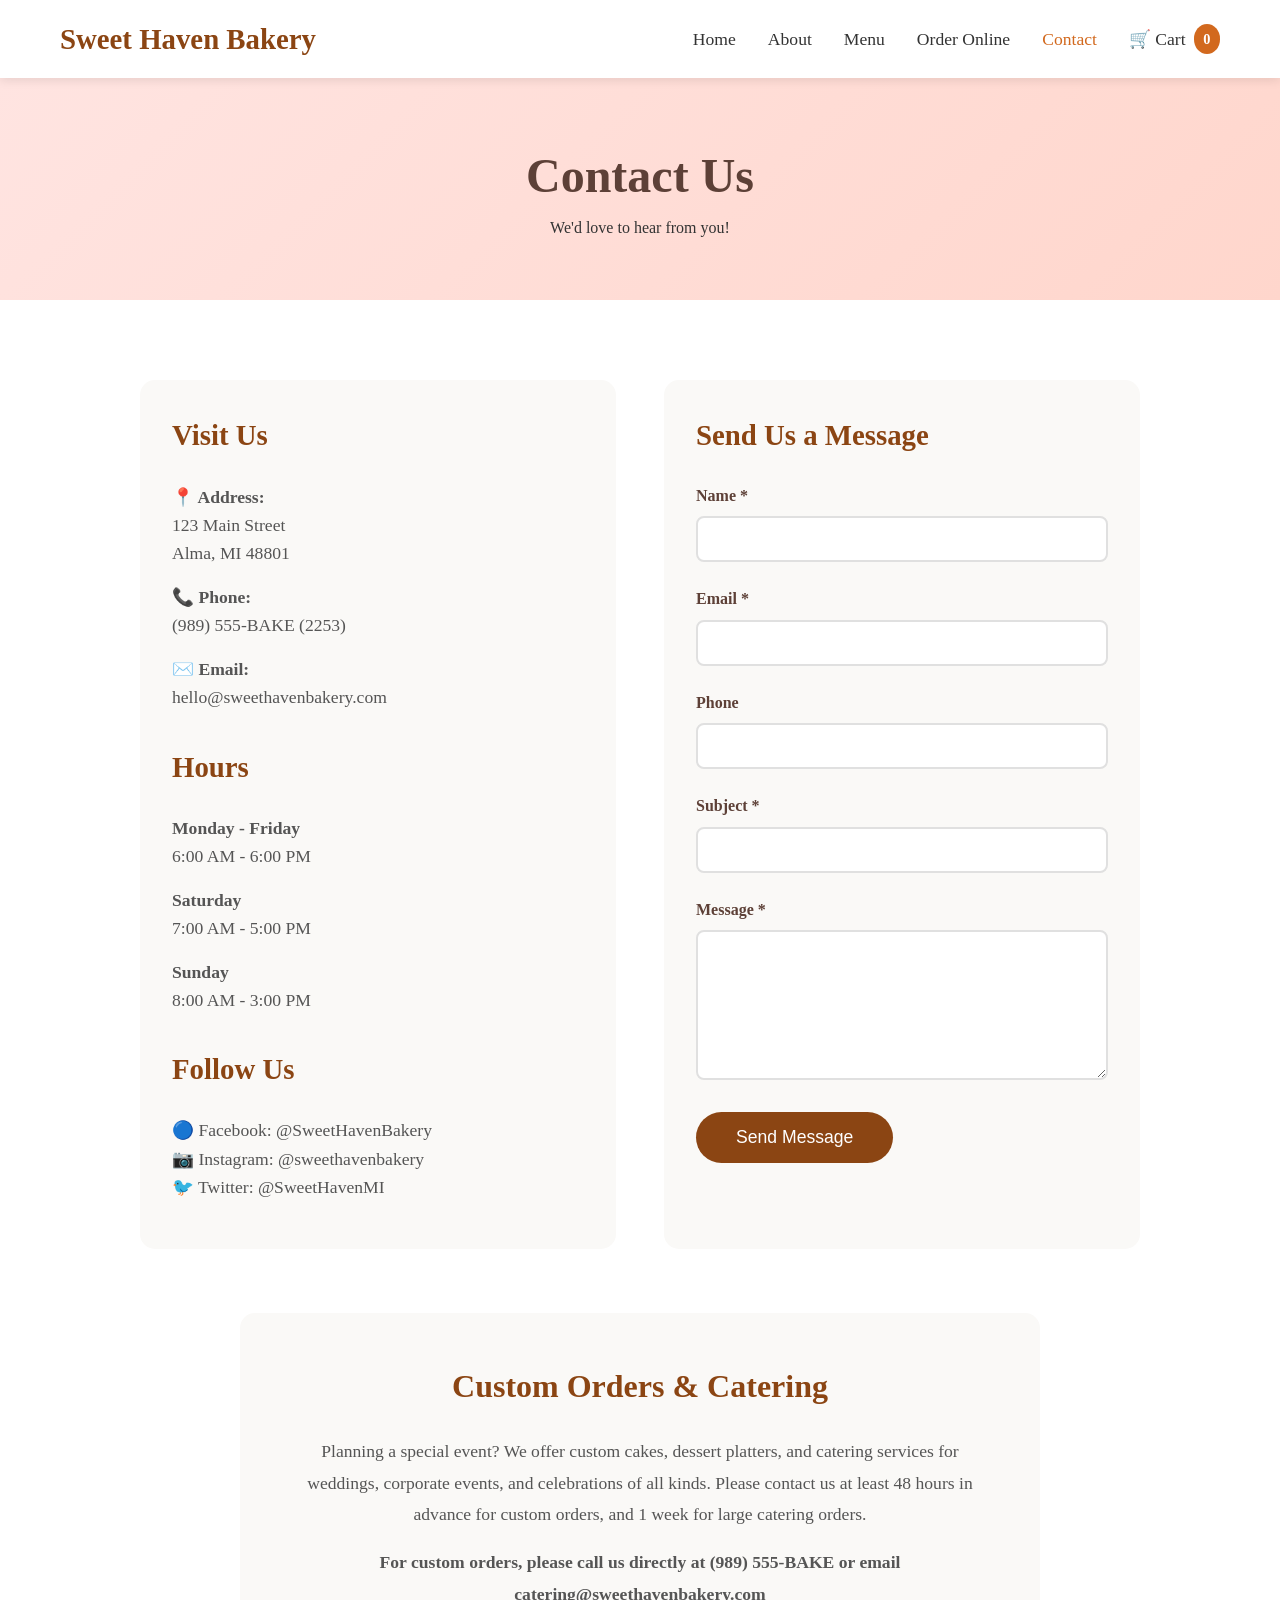
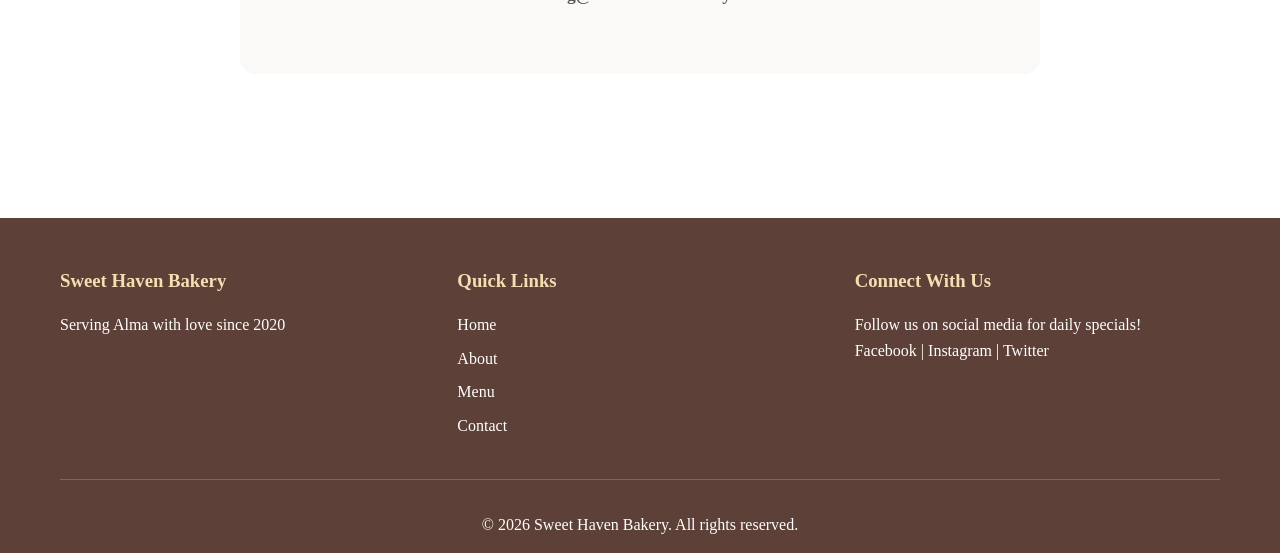
==== contact.html @ ca73822a "Initial commit - Sweet Haven Bakery website" ====
<!DOCTYPE html>
<html lang="en">
<head>
    <meta charset="UTF-8">
    <meta name="viewport" content="width=device-width, initial-scale=1.0">
    <title>Contact Us - Sweet Haven Bakery</title>
    <link rel="icon" type="image/svg+xml" href="favicon.svg">
    <link rel="stylesheet" href="style.css">
</head>
<body>
    <!-- Navigation -->
    <nav class="navbar">
        <div class="container">
            <div class="nav-brand">Sweet Haven Bakery</div>
            <ul class="nav-menu">
                <li><a href="index.html">Home</a></li>
                <li><a href="about.html">About</a></li>
                <li><a href="menu.html">Menu</a></li>
                <li><a href="order.html">Order Online</a></li>
                <li><a href="contact.html" class="active">Contact</a></li>
                <li><a href="cart.html" class="cart-link">
                    🛒 Cart <span id="cart-count" class="cart-count">0</span>
                </a></li>
            </ul>
        </div>
    </nav>

    <!-- Hero Section -->
    <section class="contact-hero">
        <div class="container">
            <h1>Contact Us</h1>
            <p>We'd love to hear from you!</p>
        </div>
    </section>

    <!-- Contact Content -->
    <section class="contact-content">
        <div class="container">
            <div class="contact-grid">
                <!-- Contact Information -->
                <div class="contact-info">
                    <h2>Visit Us</h2>
                    <p><strong>📍 Address:</strong><br>
                    123 Main Street<br>
                    Alma, MI 48801</p>
                    
                    <p><strong>📞 Phone:</strong><br>
                    (989) 555-BAKE (2253)</p>
                    
                    <p><strong>✉️ Email:</strong><br>
                    hello@sweethavenbakery.com</p>
                    
                    <h2 style="margin-top: 2rem;">Hours</h2>
                    <p><strong>Monday - Friday</strong><br>
                    6:00 AM - 6:00 PM</p>
                    
                    <p><strong>Saturday</strong><br>
                    7:00 AM - 5:00 PM</p>
                    
                    <p><strong>Sunday</strong><br>
                    8:00 AM - 3:00 PM</p>

                    <h2 style="margin-top: 2rem;">Follow Us</h2>
                    <p>
                        🔵 Facebook: @SweetHavenBakery<br>
                        📷 Instagram: @sweethavenbakery<br>
                        🐦 Twitter: @SweetHavenMI
                    </p>
                </div>

                <!-- Contact Form -->
                <div class="contact-form">
                    <h2>Send Us a Message</h2>
                    <form>
                        <div class="form-group">
                            <label for="name">Name *</label>
                            <input type="text" id="name" name="name" required>
                        </div>
                        
                        <div class="form-group">
                            <label for="email">Email *</label>
                            <input type="email" id="email" name="email" required>
                        </div>
                        
                        <div class="form-group">
                            <label for="phone">Phone</label>
                            <input type="tel" id="phone" name="phone">
                        </div>
                        
                        <div class="form-group">
                            <label for="subject">Subject *</label>
                            <input type="text" id="subject" name="subject" required>
                        </div>
                        
                        <div class="form-group">
                            <label for="message">Message *</label>
                            <textarea id="message" name="message" required></textarea>
                        </div>
                        
                        <button type="submit" class="btn">Send Message</button>
                    </form>
                </div>
            </div>

            <!-- Additional Info -->
            <div class="about-section" style="text-align: center; margin-top: 4rem; background: #faf9f7; padding: 3rem; border-radius: 15px;">
                <h2>Custom Orders & Catering</h2>
                <p>
                    Planning a special event? We offer custom cakes, dessert platters, and catering services for weddings, 
                    corporate events, and celebrations of all kinds. Please contact us at least 48 hours in advance for 
                    custom orders, and 1 week for large catering orders.
                </p>
                <p style="margin-top: 1rem;">
                    <strong>For custom orders, please call us directly at (989) 555-BAKE or email catering@sweethavenbakery.com</strong>
                </p>
            </div>
        </div>
    </section>

    <!-- Footer -->
    <footer>
        <div class="container">
            <div class="footer-content">
                <div class="footer-section">
                    <h3>Sweet Haven Bakery</h3>
                    <p>Serving Alma with love since 2020</p>
                </div>
                <div class="footer-section">
                    <h3>Quick Links</h3>
                    <ul>
                        <li><a href="index.html">Home</a></li>
                        <li><a href="about.html">About</a></li>
                        <li><a href="menu.html">Menu</a></li>
                        <li><a href="contact.html">Contact</a></li>
                    </ul>
                </div>
                <div class="footer-section">
                    <h3>Connect With Us</h3>
                    <p>Follow us on social media for daily specials!</p>
                    <div class="social-links">
                        <span>Facebook | Instagram | Twitter</span>
                    </div>
                </div>
            </div>
            <div class="footer-bottom">
                <p>&copy; 2026 Sweet Haven Bakery. All rights reserved.</p>
            </div>
        </div>
    </footer>

    <script src="cart.js"></script>
</body>
</html>
---- style.css ----
/* Reset and Base Styles */
* {
    margin: 0;
    padding: 0;
    box-sizing: border-box;
}

body {
    font-family: 'Georgia', serif;
    line-height: 1.6;
    color: #333;
    background-color: #faf9f7;
}

.container {
    max-width: 1200px;
    margin: 0 auto;
    padding: 0 20px;
}

/* Navigation */
.navbar {
    background-color: #fff;
    box-shadow: 0 2px 10px rgba(0,0,0,0.1);
    position: sticky;
    top: 0;
    z-index: 1000;
    padding: 1rem 0;
}

.navbar .container {
    display: flex;
    justify-content: space-between;
    align-items: center;
}

.nav-brand {
    font-size: 1.8rem;
    font-weight: bold;
    color: #8b4513;
    font-family: 'Georgia', serif;
}

.nav-menu {
    display: flex;
    list-style: none;
    gap: 2rem;
    align-items: center;
}

.nav-menu a {
    text-decoration: none;
    color: #333;
    font-weight: 500;
    transition: color 0.3s;
    font-size: 1.1rem;
}

.nav-menu a:hover,
.nav-menu a.active {
    color: #d2691e;
}

.cart-link {
    position: relative;
    display: flex;
    align-items: center;
    gap: 0.5rem;
}

.cart-count {
    background-color: #d2691e;
    color: white;
    border-radius: 50%;
    padding: 0.2rem 0.6rem;
    font-size: 0.9rem;
    font-weight: bold;
    min-width: 24px;
    text-align: center;
}

/* Hero Section */
.hero {
    background: linear-gradient(135deg, #f5deb3 0%, #d2b48c 100%);
    padding: 120px 20px;
    text-align: center;
    position: relative;
    overflow: hidden;
}

.hero::before {
    content: '';
    position: absolute;
    top: 0;
    left: 0;
    right: 0;
    bottom: 0;
    background-image: 
        radial-gradient(circle at 20% 50%, rgba(255,255,255,0.3) 0%, transparent 50%),
        radial-gradient(circle at 80% 80%, rgba(255,255,255,0.3) 0%, transparent 50%);
}

.hero-content {
    position: relative;
    z-index: 1;
}

.hero h1 {
    font-size: 3.5rem;
    color: #5d4037;
    margin-bottom: 1rem;
    font-weight: normal;
}

.hero p {
    font-size: 1.3rem;
    color: #6d4c41;
    margin-bottom: 2rem;
}

/* Buttons */
.btn {
    display: inline-block;
    padding: 15px 40px;
    background-color: #8b4513;
    color: white;
    text-decoration: none;
    border-radius: 50px;
    font-size: 1.1rem;
    transition: all 0.3s;
    border: none;
    cursor: pointer;
}

.btn:hover {
    background-color: #6d3410;
    transform: translateY(-2px);
    box-shadow: 0 5px 15px rgba(139,69,19,0.3);
}

.btn-secondary {
    background-color: #d2691e;
}

.btn-secondary:hover {
    background-color: #a0521e;
}

/* Welcome Section */
.welcome {
    padding: 80px 20px;
    background-color: #fff;
}

.welcome h2 {
    text-align: center;
    font-size: 2.5rem;
    color: #5d4037;
    margin-bottom: 1rem;
}

.lead {
    text-align: center;
    font-size: 1.2rem;
    color: #666;
    margin-bottom: 3rem;
    font-style: italic;
}

.features {
    display: grid;
    grid-template-columns: repeat(auto-fit, minmax(280px, 1fr));
    gap: 2rem;
    margin-top: 3rem;
}

.feature-box {
    text-align: center;
    padding: 2rem;
    border-radius: 10px;
    transition: transform 0.3s;
}

.feature-box:hover {
    transform: translateY(-5px);
}

.feature-icon {
    font-size: 4rem;
    margin-bottom: 1rem;
}

.feature-box h3 {
    color: #8b4513;
    margin-bottom: 1rem;
    font-size: 1.5rem;
}

/* Featured/Product Grid */
.featured {
    padding: 80px 20px;
    background-color: #faf9f7;
}

.featured h2 {
    text-align: center;
    font-size: 2.5rem;
    color: #5d4037;
    margin-bottom: 3rem;
}

.product-grid {
    display: grid;
    grid-template-columns: repeat(auto-fit, minmax(280px, 1fr));
    gap: 2rem;
    margin-bottom: 3rem;
}

.product-card {
    background: white;
    border-radius: 15px;
    overflow: hidden;
    box-shadow: 0 5px 20px rgba(0,0,0,0.1);
    transition: transform 0.3s;
    display: flex;
    flex-direction: column;
}

.product-card:hover {
    transform: translateY(-10px);
    box-shadow: 0 10px 30px rgba(0,0,0,0.15);
}

.product-image {
    height: 250px;
    background-color: #f5f5f5;
    display: flex;
    align-items: center;
    justify-content: center;
    padding: 1rem;
}

.product-image img {
    max-width: 100%;
    max-height: 100%;
    object-fit: contain;
}

.product-details {
    padding: 1.5rem;
    display: flex;
    flex-direction: column;
    flex-grow: 1;
}

.product-card h3 {
    color: #5d4037;
    font-size: 1.5rem;
    margin-bottom: 0.5rem;
}

.product-card p {
    color: #666;
    font-size: 1rem;
    margin-bottom: 1rem;
    flex-grow: 1;
}

.price {
    color: #d2691e;
    font-size: 1.3rem;
    font-weight: bold;
    margin-bottom: 1rem;
    display: block;
}

.add-to-cart-btn {
    background-color: #8b4513;
    color: white;
    border: none;
    padding: 0.8rem 1.5rem;
    border-radius: 25px;
    font-size: 1rem;
    font-family: 'Georgia', serif;
    cursor: pointer;
    transition: all 0.3s;
    font-weight: bold;
}

.add-to-cart-btn:hover {
    background-color: #6d3410;
    transform: translateY(-2px);
    box-shadow: 0 5px 15px rgba(139,69,19,0.3);
}

.cart-notification {
    position: fixed;
    top: 80px;
    right: 20px;
    background-color: #4caf50;
    color: white;
    padding: 1rem 2rem;
    border-radius: 8px;
    box-shadow: 0 4px 12px rgba(0,0,0,0.3);
    z-index: 10000;
    opacity: 0;
    transform: translateX(400px);
    transition: all 0.3s ease;
}

.cart-notification.show {
    opacity: 1;
    transform: translateX(0);
}

.text-center {
    text-align: center;
}

/* Hours Section */
.hours-section {
    padding: 80px 20px;
    background: linear-gradient(135deg, #fff5ee 0%, #ffe4e1 100%);
}

.hours-content {
    text-align: center;
}

.hours-content h2 {
    font-size: 2.5rem;
    color: #5d4037;
    margin-bottom: 2rem;
}

.hours-info {
    background: white;
    padding: 2rem;
    border-radius: 15px;
    box-shadow: 0 5px 20px rgba(0,0,0,0.1);
    max-width: 500px;
    margin: 0 auto;
}

.hours-info h3 {
    color: #8b4513;
    margin-bottom: 1.5rem;
    font-size: 1.5rem;
}

.hours-info p {
    margin: 0.5rem 0;
    font-size: 1.1rem;
}

.location-info {
    margin-top: 2rem;
    padding-top: 2rem;
    border-top: 2px solid #f5deb3;
}

/* About Page Specific */
.about-hero {
    padding: 60px 20px;
    background: linear-gradient(135deg, #ffe4e1 0%, #ffd6cc 100%);
    text-align: center;
}

.about-hero h1 {
    font-size: 3rem;
    color: #5d4037;
    margin-bottom: 1rem;
}

.about-content {
    padding: 80px 20px;
    background: white;
}

.about-section {
    max-width: 800px;
    margin: 0 auto 4rem;
}

.about-section h2 {
    color: #8b4513;
    font-size: 2rem;
    margin-bottom: 1.5rem;
}

.about-section p {
    font-size: 1.1rem;
    line-height: 1.8;
    color: #555;
    margin-bottom: 1rem;
}

.team-grid {
    display: grid;
    grid-template-columns: repeat(auto-fit, minmax(250px, 1fr));
    gap: 2rem;
    margin-top: 3rem;
}

.team-member {
    text-align: center;
    padding: 2rem;
    background: #faf9f7;
    border-radius: 15px;
}

.team-photo {
    width: 150px;
    height: 150px;
    border-radius: 50%;
    background: linear-gradient(135deg, #f5deb3 0%, #d2b48c 100%);
    margin: 0 auto 1rem;
}

.team-member h3 {
    color: #8b4513;
    margin-bottom: 0.5rem;
}

.team-member p {
    color: #666;
    font-style: italic;
}

/* Menu Page */
.menu-hero {
    padding: 60px 20px;
    background: linear-gradient(135deg, #f5deb3 0%, #d2b48c 100%);
    text-align: center;
}

.menu-hero h1 {
    font-size: 3rem;
    color: #5d4037;
}

.menu-content {
    padding: 80px 20px;
    background: white;
}

.menu-category {
    margin-bottom: 4rem;
}

.menu-category h2 {
    color: #8b4513;
    font-size: 2rem;
    margin-bottom: 2rem;
    text-align: center;
}

.menu-items {
    display: grid;
    grid-template-columns: repeat(auto-fit, minmax(300px, 1fr));
    gap: 2rem;
}

.menu-item {
    background: #faf9f7;
    padding: 1.5rem;
    border-radius: 10px;
    border-left: 4px solid #d2691e;
}

.menu-item h3 {
    color: #5d4037;
    margin-bottom: 0.5rem;
    display: flex;
    justify-content: space-between;
    align-items: center;
}

.menu-item .item-price {
    color: #d2691e;
    font-size: 1.2rem;
}

.menu-item p {
    color: #666;
    font-size: 0.95rem;
}

/* Contact Page */
.contact-hero {
    padding: 60px 20px;
    background: linear-gradient(135deg, #ffe4e1 0%, #ffd6cc 100%);
    text-align: center;
}

.contact-hero h1 {
    font-size: 3rem;
    color: #5d4037;
}

.contact-content {
    padding: 80px 20px;
    background: white;
}

.contact-grid {
    display: grid;
    grid-template-columns: repeat(auto-fit, minmax(300px, 1fr));
    gap: 3rem;
    max-width: 1000px;
    margin: 0 auto;
}

.contact-info {
    background: #faf9f7;
    padding: 2rem;
    border-radius: 15px;
}

.contact-info h2 {
    color: #8b4513;
    margin-bottom: 1.5rem;
    font-size: 1.8rem;
}

.contact-info p {
    margin: 1rem 0;
    font-size: 1.1rem;
    color: #555;
}

.contact-form {
    background: #faf9f7;
    padding: 2rem;
    border-radius: 15px;
}

.contact-form h2 {
    color: #8b4513;
    margin-bottom: 1.5rem;
    font-size: 1.8rem;
}

.form-group {
    margin-bottom: 1.5rem;
}

.form-group label {
    display: block;
    margin-bottom: 0.5rem;
    color: #5d4037;
    font-weight: bold;
}

.form-group input,
.form-group textarea {
    width: 100%;
    padding: 12px;
    border: 2px solid #e0e0e0;
    border-radius: 8px;
    font-family: 'Georgia', serif;
    font-size: 1rem;
    transition: border-color 0.3s;
}

.form-group input:focus,
.form-group textarea:focus {
    outline: none;
    border-color: #d2691e;
}

.form-group textarea {
    min-height: 150px;
    resize: vertical;
}

/* Footer */
footer {
    background-color: #5d4037;
    color: white;
    padding: 3rem 20px 1rem;
}

.footer-content {
    display: grid;
    grid-template-columns: repeat(auto-fit, minmax(250px, 1fr));
    gap: 2rem;
    margin-bottom: 2rem;
}

.footer-section h3 {
    margin-bottom: 1rem;
    color: #f5deb3;
}

.footer-section ul {
    list-style: none;
}

.footer-section ul li {
    margin: 0.5rem 0;
}

.footer-section a {
    color: white;
    text-decoration: none;
    transition: color 0.3s;
}

.footer-section a:hover {
    color: #f5deb3;
}

.footer-bottom {
    text-align: center;
    padding-top: 2rem;
    border-top: 1px solid rgba(255,255,255,0.2);
}

/* Responsive Design */
@media (max-width: 768px) {
    .nav-menu {
        flex-direction: column;
        gap: 1rem;
        display: none;
    }
    
    .hero h1 {
        font-size: 2.5rem;
    }
    
    .hero p {
        font-size: 1.1rem;
    }
    
    .features,
    .product-grid,
    .menu-items {
        grid-template-columns: 1fr;
    }
    
    .about-hero h1,
    .menu-hero h1,
    .contact-hero h1 {
        font-size: 2.5rem;
    }
}

@media (max-width: 480px) {
    .hero h1 {
        font-size: 2rem;
    }
    
    .nav-brand {
        font-size: 1.3rem;
    }
}

/* Order Page Styles */
.order-info-banner {
    background: linear-gradient(135deg, #4caf50 0%, #45a049 100%);
    color: white;
    padding: 2rem;
    border-radius: 15px;
    text-align: center;
    margin-bottom: 3rem;
}

.order-info-banner h3 {
    margin-bottom: 0.5rem;
    font-size: 1.5rem;
}

.order-grid {
    display: grid;
    grid-template-columns: repeat(auto-fill, minmax(280px, 1fr));
    gap: 2rem;
}

.order-item {
    background: white;
    border-radius: 15px;
    overflow: hidden;
    box-shadow: 0 3px 15px rgba(0,0,0,0.1);
    transition: transform 0.3s;
    display: flex;
    flex-direction: column;
}

.order-item:hover {
    transform: translateY(-5px);
    box-shadow: 0 5px 20px rgba(0,0,0,0.15);
}

.order-item-image {
    height: 200px;
    background-color: #f5f5f5;
    display: flex;
    align-items: center;
    justify-content: center;
    padding: 1rem;
}

.order-item-image img {
    max-width: 100%;
    max-height: 100%;
    object-fit: contain;
}

.order-item-image-placeholder {
    height: 200px;
    background-size: cover;
    background-position: center;
}

.order-item h3 {
    padding: 1rem 1.5rem 0.5rem;
    color: #5d4037;
    font-size: 1.3rem;
}

.order-item p {
    padding: 0 1.5rem;
    color: #666;
    font-size: 0.95rem;
    flex-grow: 1;
}

.order-item .price {
    padding: 0.5rem 1.5rem;
}

.order-item .add-to-cart-btn {
    margin: 0 1.5rem 1.5rem;
}

/* Cart Page Styles */
.cart-container {
    display: grid;
    grid-template-columns: 2fr 1fr;
    gap: 3rem;
    max-width: 1200px;
    margin: 0 auto;
}

.cart-items-section h2 {
    color: #8b4513;
    margin-bottom: 2rem;
}

.cart-item {
    background: #faf9f7;
    padding: 1.5rem;
    border-radius: 10px;
    margin-bottom: 1rem;
    display: flex;
    justify-content: space-between;
    align-items: center;
}

.cart-item-info h3 {
    color: #5d4037;
    margin-bottom: 0.5rem;
}

.item-price {
    color: #666;
    font-size: 0.9rem;
}

.cart-item-controls {
    display: flex;
    align-items: center;
    gap: 2rem;
}

.quantity-controls {
    display: flex;
    align-items: center;
    gap: 1rem;
}

.quantity-controls button {
    background-color: #8b4513;
    color: white;
    border: none;
    width: 30px;
    height: 30px;
    border-radius: 50%;
    cursor: pointer;
    font-size: 1.2rem;
    transition: background-color 0.3s;
}

.quantity-controls button:hover {
    background-color: #6d3410;
}

.quantity-controls span {
    font-weight: bold;
    min-width: 30px;
    text-align: center;
}

.item-total {
    font-weight: bold;
    color: #d2691e;
    font-size: 1.1rem;
    min-width: 80px;
    text-align: right;
}

.remove-btn {
    background: none;
    border: none;
    color: #d32f2f;
    cursor: pointer;
    text-decoration: underline;
    font-size: 0.9rem;
}

.remove-btn:hover {
    color: #b71c1c;
}

.empty-cart {
    text-align: center;
    padding: 3rem;
    background: #faf9f7;
    border-radius: 15px;
}

.empty-cart p {
    font-size: 1.2rem;
    color: #666;
    margin-bottom: 2rem;
}

.cart-summary {
    background: #faf9f7;
    padding: 2rem;
    border-radius: 15px;
    height: fit-content;
    position: sticky;
    top: 100px;
}

.cart-summary h2 {
    color: #8b4513;
    margin-bottom: 1.5rem;
}

.summary-line {
    display: flex;
    justify-content: space-between;
    margin-bottom: 1rem;
    font-size: 1.1rem;
}

.summary-line.total {
    border-top: 2px solid #d2691e;
    padding-top: 1rem;
    margin-top: 1rem;
    font-weight: bold;
    font-size: 1.3rem;
    color: #5d4037;
}

.free-delivery-notice {
    color: #4caf50;
    font-weight: bold;
}

.delivery-info {
    font-size: 0.9rem;
    color: #666;
    margin: 1rem 0;
    text-align: center;
}

.cart-summary .btn {
    width: 100%;
    margin-bottom: 1rem;
    text-align: center;
}

/* Checkout Page Styles */
.checkout-container {
    display: grid;
    grid-template-columns: 2fr 1fr;
    gap: 3rem;
    max-width: 1200px;
    margin: 0 auto;
}

.checkout-section {
    background: #faf9f7;
    padding: 2rem;
    border-radius: 15px;
    margin-bottom: 2rem;
}

.checkout-section h2 {
    color: #8b4513;
    margin-bottom: 1.5rem;
}

.form-row {
    display: grid;
    grid-template-columns: repeat(auto-fit, minmax(200px, 1fr));
    gap: 1rem;
}

.payment-disclaimer {
    background: #fff3cd;
    border: 2px solid #ffc107;
    padding: 1rem;
    border-radius: 8px;
    margin-bottom: 1.5rem;
}

.payment-disclaimer p {
    margin: 0;
    font-size: 0.95rem;
    color: #856404;
}

.payment-methods {
    display: flex;
    flex-direction: column;
    gap: 1rem;
}

.payment-option {
    background: white;
    padding: 1rem;
    border: 2px solid #e0e0e0;
    border-radius: 8px;
    cursor: pointer;
    display: flex;
    align-items: center;
    gap: 1rem;
    transition: all 0.3s;
}

.payment-option:hover {
    border-color: #d2691e;
}

.payment-option input[type="radio"] {
    width: 20px;
    height: 20px;
}

.payment-option span {
    font-size: 1.1rem;
}

#card-details {
    margin-top: 1.5rem;
}

.btn-large {
    width: 100%;
    padding: 1.2rem 2rem;
    font-size: 1.2rem;
}

.checkout-summary {
    background: #faf9f7;
    padding: 2rem;
    border-radius: 15px;
    height: fit-content;
    position: sticky;
    top: 100px;
}

.checkout-summary h2 {
    color: #8b4513;
    margin-bottom: 1.5rem;
}

.checkout-item {
    display: flex;
    justify-content: space-between;
    padding: 0.8rem 0;
    border-bottom: 1px solid #e0e0e0;
}

.checkout-item:last-child {
    border-bottom: none;
}

.summary-divider {
    height: 2px;
    background-color: #e0e0e0;
    margin: 1.5rem 0;
}

/* Responsive adjustments */
@media (max-width: 968px) {
    .cart-container,
    .checkout-container {
        grid-template-columns: 1fr;
    }
    
    .cart-summary,
    .checkout-summary {
        position: static;
    }
    
    .cart-item {
        flex-direction: column;
        align-items: flex-start;
        gap: 1rem;
    }
    
    .cart-item-controls {
        width: 100%;
        justify-content: space-between;
    }
}

@media (max-width: 768px) {
    .order-grid {
        grid-template-columns: 1fr;
    }
    
    .form-row {
        grid-template-columns: 1fr;
    }
}
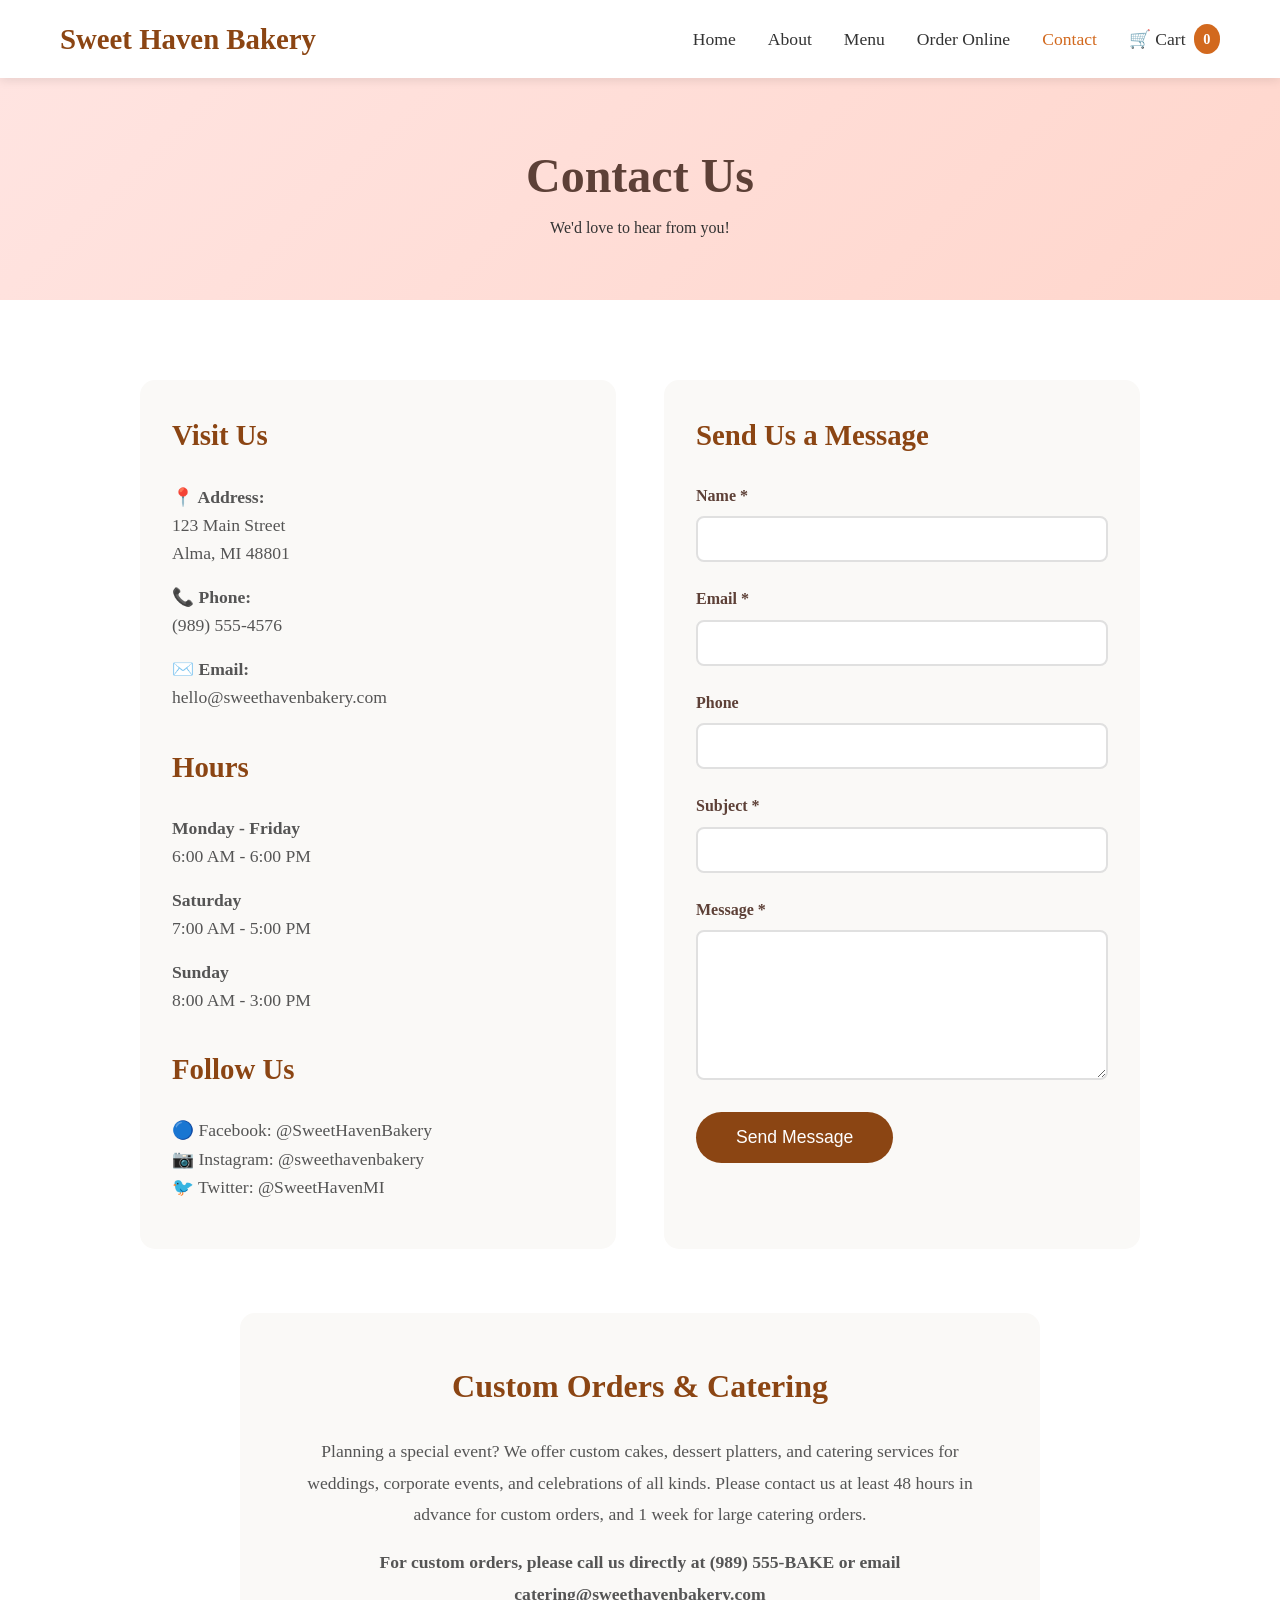
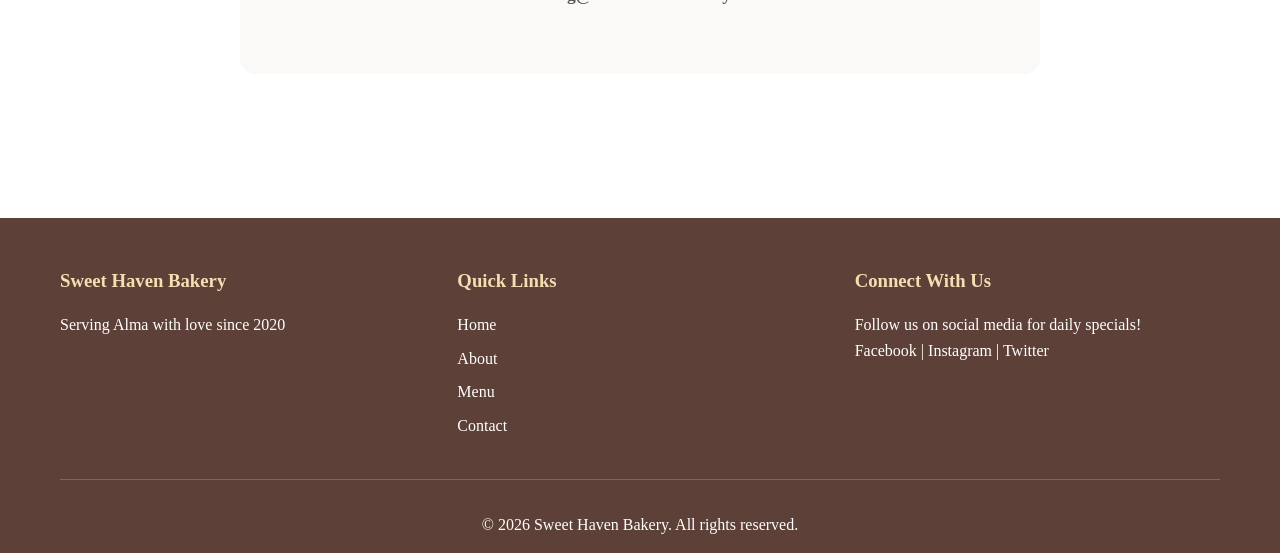
==== commit c056946d: "Update contact.html" ====
--- a/contact.html
+++ b/contact.html
@@ -45,7 +45,7 @@
                     Alma, MI 48801</p>
                     
                     <p><strong>📞 Phone:</strong><br>
-                    (989) 555-BAKE (2253)</p>
+                    (989) 555-4576</p>
                     
                     <p><strong>✉️ Email:</strong><br>
                     hello@sweethavenbakery.com</p>
